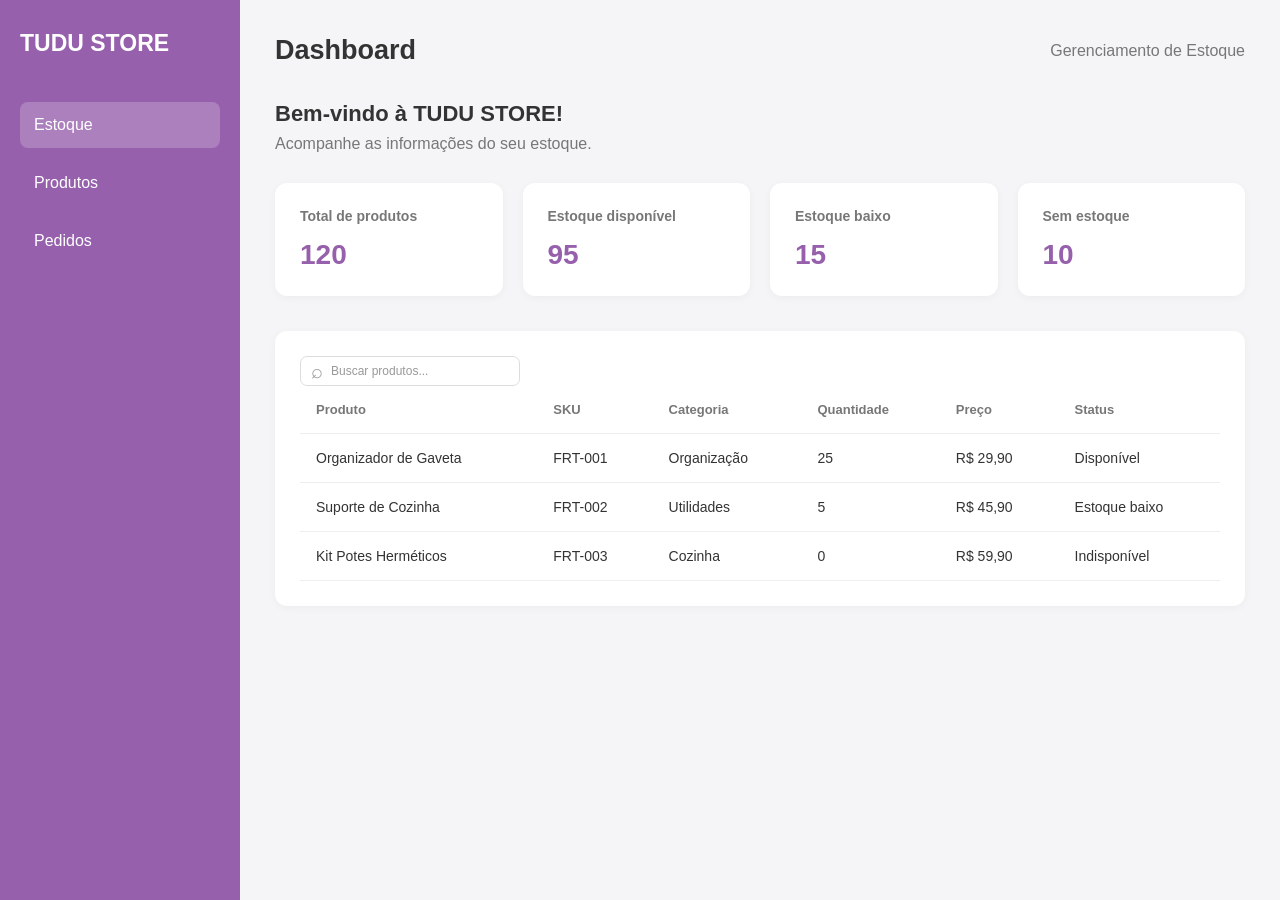
==== Estoque.html @ 47a919d5 "Adição das Páginas Pedidos e Produtos" ====
<!DOCTYPE html>
<html lang="en">
<head>
    <meta charset="UTF-8">
    <meta name="viewport" content="width=device-width, initial-scale=1.0">
    <link rel="stylesheet" href="style.css">
    <title>TUDU STORE - ESTOQUE</title>
</head>
<body>

    <aside class="sidebar">
        <h2>TUDU STORE</h2>
        <nav>
            <a href="#" class="active">Estoque</a>
            <a href="#">Produtos</a>
            <a href="#">Pedidos</a>
        </nav>
    </aside>

    <main class="main-content">

        <header class="topbar">
            <h1>Dashboard</h1>
            <span>Gerenciamento de Estoque</span>
        </header>

        <section class="welcome">
            <h2>Bem-vindo à TUDU STORE!</h2>
            <p>Acompanhe as informações do seu estoque.</p>
        </section>

        <section class="cards">

            <div class="card">
                <h3>Total de produtos</h3>
                <p>120</p>
            </div>

            <div class="card">
                <h3>Estoque disponível</h3>
                <p>95</p>
            </div>

            <div class="card">
                <h3>Estoque baixo</h3>
                <p>15</p>
            </div>

            <div class="card">
                <h3>Sem estoque</h3>
                <p>10</p>
            </div>

        </section>

        <section class="products">

            <div class="search-box">
                <span>⌕</span>
                <input type="text" placeholder="Buscar produtos...">
            </div>
            
            <table>
                <thead>
                    <tr>
                        <th>Produto</th>
                        <th>SKU</th>
                        <th>Categoria</th>
                        <th>Quantidade</th>
                        <th>Preço</th>                        
                        <th>Status</th>
                    </tr>
                </thead>

                <tbody>
                    <tr>
                        <td>Organizador de Gaveta</td>
                        <td>FRT-001</td>
                        <td>Organização</td>
                        <td>25</td>
                        <td>R$ 29,90</td>                        
                        <td>Disponível</td>
                    </tr>

                    <tr>
                        <td>Suporte de Cozinha</td>
                        <td>FRT-002</td>
                        <td>Utilidades</td>
                        <td>5</td>
                        <td>R$ 45,90</td>                        
                        <td>Estoque baixo</td>
                    </tr>

                    <tr>
                        <td>Kit Potes Herméticos</td>
                        <td>FRT-003</td>
                        <td>Cozinha</td>
                        <td>0</td>
                        <td>R$ 59,90</td>                        
                        <td>Indisponível</td>
                    </tr>
                </tbody>
            </table>
        </section>

    </main>

    <script src="script.js"></script>
</body>
</html>
---- style.css ----
* {
    margin: 0;
    padding: 0;
    box-sizing: border-box;
}

body {
    font-family: Arial, sans-serif;
    background-color: #f5f4f7;
    color: #333;
}

/* MENU LATERAL */
.sidebar {
    width: 240px;
    height: 100vh;
    background-color: #9660AC;
    color: white;
    position: fixed;
    padding: 30px 20px;
}

.sidebar h2 {
    font-size: 23px;
    margin-bottom: 45px;
}

.sidebar nav {
    display: flex;
    flex-direction: column;
    gap: 12px;
}

.sidebar nav a {
    color: white;
    text-decoration: none;
    padding: 14px;
    border-radius: 8px;
    transition: 0.3s;
}

.sidebar nav a:hover,
.sidebar nav a.active {
    background-color: rgba(255, 255, 255, 0.2);
}

/* CONTEÚDO PRINCIPAL */
.main-content {
    margin-left: 240px;
    padding: 35px;
}

.topbar {
    display: flex;
    justify-content: space-between;
    align-items: center;
    margin-bottom: 35px;
    
}

.topbar h1 {
    font-size: 27px;
}

.topbar span {
    color: #777;
}

/* BOAS-VINDAS */
.welcome {
    margin-bottom: 30px;
}

.welcome h2 {
    margin-bottom: 8px;
    font-size: 22px;
}

.welcome p {
    color: #777;
}

/* CARDS */
.cards {
    display: grid;
    grid-template-columns: repeat(4, 1fr);
    gap: 20px;
    margin-bottom: 35px;
}

.card {
    background-color: white;
    padding: 25px;
    border-radius: 12px;
    box-shadow: 0 2px 8px rgba(0,0,0,0.04);
}

.card h3 {
    font-size: 14px;
    color: #777;
    margin-bottom: 15px;
}

.card p {
    font-size: 28px;
    font-weight: bold;
    color: #9660AC;
}

/* TABELA */
.products {
    background-color: white;
    padding: 25px;
    border-radius: 12px;
    box-shadow: 0 2px 8px rgba(0,0,0,0.04);
    overflow-x: auto;
}

.products h2 {
    margin-bottom: 25px;
    font-size: 20px;
}

.search-box {
 display: flex;
 align-items: center;
 width: 220px;
 height: 30px;
 background-color: #fff;
 border-radius: 7px;
 border: 1px solid #ddd;
 padding: 0 10px;
 gap: 8px;
}

.search-box span {
    color: #999;
    font-size: 20px;
}

.search-box input {
    border: none;
    outline: none;
    width: 100%;
    font-size: 12px;
    color: #333;
}

.search-box input::placeholder {
    color: #999;
}

table {
    width: 100%;
    border-collapse: collapse;
    text-align: left;
}

th, td {
    padding: 16px;
    border-bottom: 1px solid #eee;
    white-space: nowrap;
}

th {
    color: #777;
    font-size: 13px;
}

td {
    font-size: 14px;
}


.produto-products {
    background-color: white;
    padding: 25px;
    border-radius: 12px;
    box-shadow: 0 2px 8px rgba(0,0,0,0.04);
    overflow-x: auto;
}

.produto-products h2 {
    margin-bottom: 25px;
    font-size: 20px;
}



/* RESPONSIVIDADE */
@media (max-width: 900px) {
    .cards {
        grid-template-columns: repeat(2, 1fr);
    }
}

@media (max-width: 600px) {
    .sidebar {
        width: 170px;
    }

    .main-content {
        margin-left: 170px;
        padding: 20px;
    }

    .cards {
        grid-template-columns: 1fr;
    }

    
}
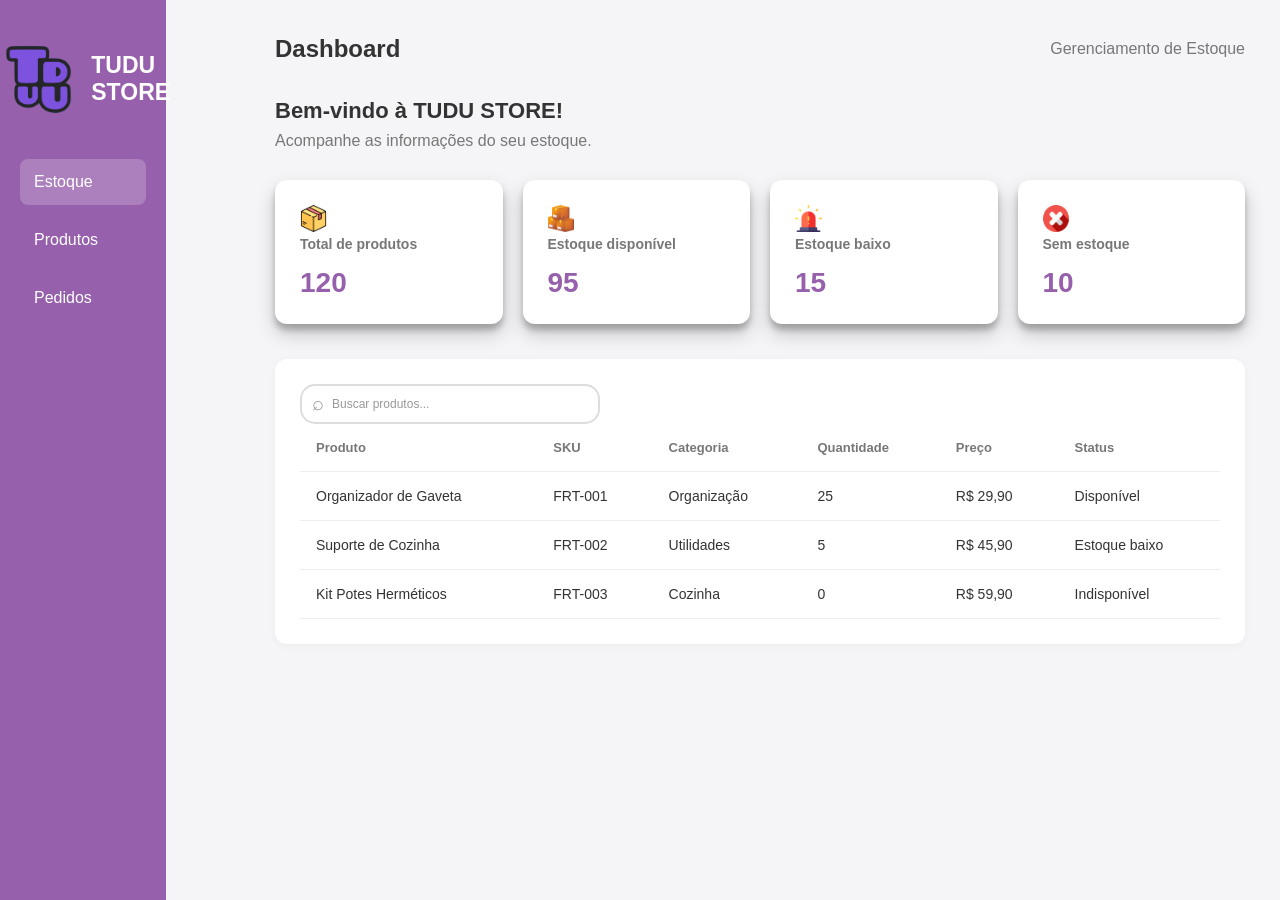
==== commit 27d7c39b: "Alteração de codigo HTML e CSS - Adição de Imagens" ====
--- a/Estoque.html
+++ b/Estoque.html
@@ -8,14 +8,20 @@
 </head>
 <body>
 
-    <aside class="sidebar">
+<aside class="sidebar">
+
+    <div class="logo">
+        <img src="Assets/images-removebg-preview.png" alt="Logo">
         <h2>TUDU STORE</h2>
-        <nav>
-            <a href="#" class="active">Estoque</a>
-            <a href="#">Produtos</a>
-            <a href="#">Pedidos</a>
-        </nav>
-    </aside>
+    </div>
+
+    <nav class="menu">
+        <a href="#" class="active">Estoque</a>
+        <a href="#">Produtos</a>
+        <a href="#">Pedidos</a>
+    </nav>
+
+</aside>
 
     <main class="main-content">
 
@@ -31,22 +37,26 @@
 
         <section class="cards">
 
-            <div class="card">
+            <div class="card card1">
+                <img src="Assets/box.png" alt="imagem1">
                 <h3>Total de produtos</h3>
-                <p>120</p>
+                <p>120</p>     
             </div>
 
-            <div class="card">
+            <div class="card card2">
+                <img src="Assets/products.png" alt="imagem2">
                 <h3>Estoque disponível</h3>
-                <p>95</p>
+                <p>95</p>          
             </div>
 
-            <div class="card">
+            <div class="card card3">
+                <img src="Assets/alert.png" alt="imagem3">
                 <h3>Estoque baixo</h3>
                 <p>15</p>
             </div>
 
-            <div class="card">
+            <div class="card card4">
+                <img src="Assets/cancel.png" alt="imagem4">
                 <h3>Sem estoque</h3>
                 <p>10</p>
             </div>
--- a/style.css
+++ b/style.css
@@ -2,7 +2,7 @@
     margin: 0;
     padding: 0;
     box-sizing: border-box;
-}
+ }
 
 body {
     font-family: Arial, sans-serif;
@@ -12,17 +12,51 @@
 
 /* MENU LATERAL */
 .sidebar {
-    width: 240px;
-    height: 100vh;
+    width: 13%;
+    height: 100%;
     background-color: #9660AC;
     color: white;
     position: fixed;
     padding: 30px 20px;
+    flex-direction: column;
+    align-items: center;
+}
+
+.logo {
+    display: flex;
+    flex-direction: row;
+    align-items: center;
+    justify-content: center;
+    gap: 10px;
+    width: 100%;
+}
+
+.logo img {
+    width: 85px;
+    height:85px;
+    object-fit: contain;
+    display: block;
+}
+
+
+.logo h2 {
+    font-size: 100%;
+    color: white;
+    position: relative;
+    top: 22px;
+}
+
+.menu {
+    display: flex;
+    flex-direction: column;
+    gap: 15px;
+    margin-top: 30px;
 }
 
 .sidebar h2 {
     font-size: 23px;
     margin-bottom: 45px;
+    display: flex;
 }
 
 .sidebar nav {
@@ -44,6 +78,8 @@
     background-color: rgba(255, 255, 255, 0.2);
 }
 
+
+
 /* CONTEÚDO PRINCIPAL */
 .main-content {
     margin-left: 240px;
@@ -58,12 +94,41 @@
     
 }
 
-.topbar h1 {
-    font-size: 27px;
+.topbar h1{
+    font-size: 24px;
+}
+
+.topbarP h1 {
+    font-size: 24px;
+    margin-bottom: 8px;
+}
+
+.topbarP p{
+
+color: #777;
+
 }
 
 .topbar span {
     color: #777;
+}
+
+.topbarP button {
+    position: absolute;
+    top: 40px;
+    right: 50px;
+    color: hsl(0, 0%, 100%);
+    text-decoration: none;
+    padding: 14px;
+    border-radius: 30px;
+    transition: 0.3s;
+    background-color: #9660AC;
+    box-shadow: rgba(100, 100, 111, 0.2) 0px 7px 29px 0px;
+}
+
+.topbarP button:hover,
+.topbarP button:active {
+    background-color: rgba(0, 0, 0, 0.712);
 }
 
 /* BOAS-VINDAS */
@@ -71,6 +136,11 @@
     margin-bottom: 30px;
 }
 
+.welcome h1 {
+    margin-bottom: 8px;
+    font-size: 24px;
+}
+
 .welcome h2 {
     margin-bottom: 8px;
     font-size: 22px;
@@ -78,6 +148,24 @@
 
 .welcome p {
     color: #777;
+}
+
+.welcome button {
+    position: absolute;
+    top: 40px;
+    right: 50px;
+    color: hsl(0, 0%, 100%);
+    text-decoration: none;
+    padding: 14px;
+    border-radius: 30px;
+    transition: 0.3s;
+    background-color: #9660AC;
+    box-shadow: rgba(100, 100, 111, 0.2) 0px 7px 29px 0px;
+}
+
+.welcome button:hover,
+.welcome button:active {
+    background-color: rgba(0, 0, 0, 0.712);
 }
 
 /* CARDS */
@@ -93,6 +181,7 @@
     padding: 25px;
     border-radius: 12px;
     box-shadow: 0 2px 8px rgba(0,0,0,0.04);
+    box-shadow: rgba(0, 0, 0, 0.19) 0px 10px 20px, rgba(0, 0, 0, 0.23) 0px 6px 6px;
 }
 
 .card h3 {
@@ -107,6 +196,13 @@
     color: #9660AC;
 }
 
+.card>img {
+    width: 15%;
+    border-top-left-radius: 10px;
+    border-top-right-radius: 10px;
+
+
+}
 /* TABELA */
 .products {
     background-color: white;
@@ -121,16 +217,18 @@
     font-size: 20px;
 }
 
+
 .search-box {
- display: flex;
- align-items: center;
- width: 220px;
- height: 30px;
- background-color: #fff;
- border-radius: 7px;
- border: 1px solid #ddd;
- padding: 0 10px;
- gap: 8px;
+    display: flex;
+    align-items: center;
+    justify-content: center;
+    width: 300px;
+    height: 40px;
+    background-color: #fff;
+    border-radius: 15px;
+    border: 2px solid #ddd;
+    padding: 0 10px;
+    gap: 8px;
 }
 
 .search-box span {
